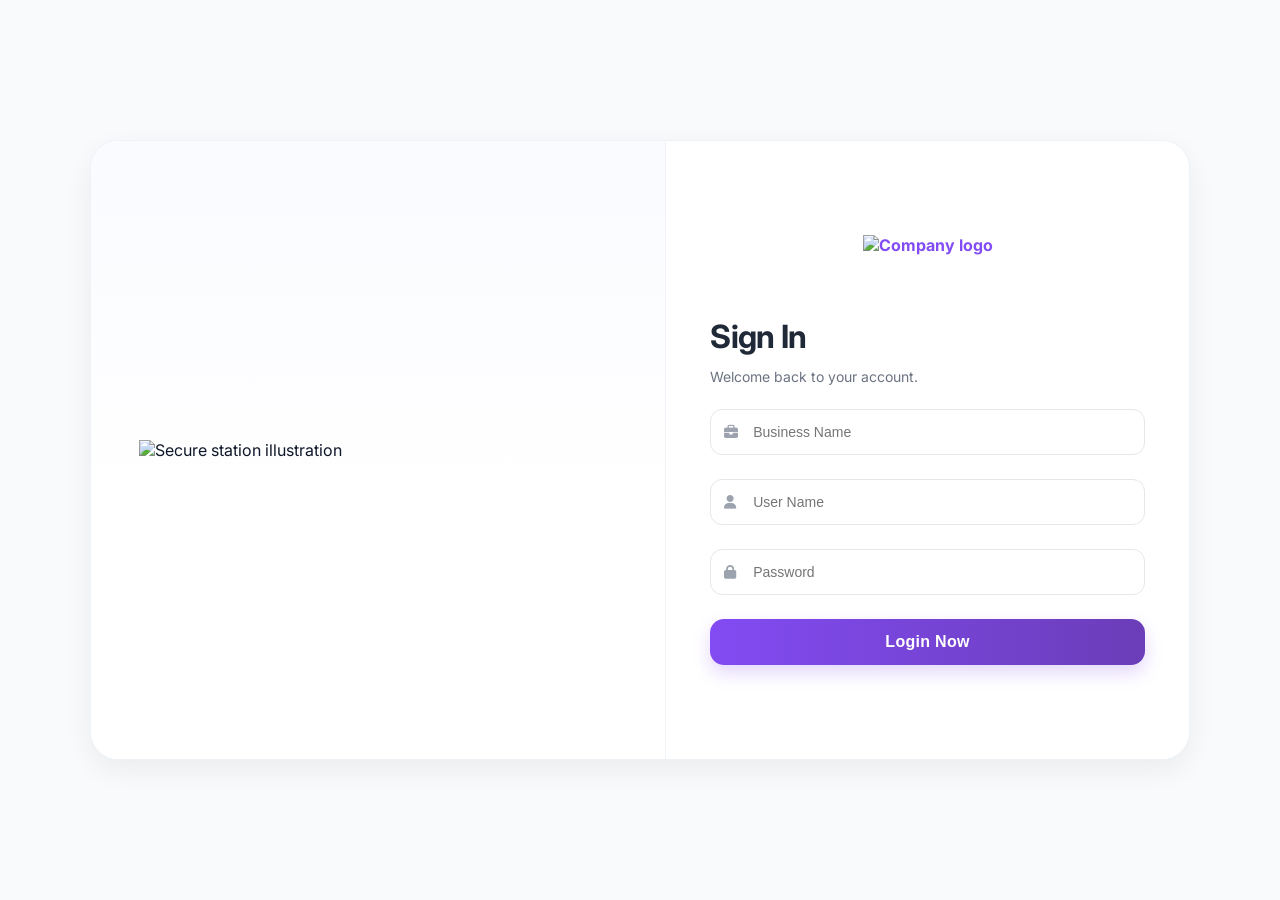
==== login.html @ e19108f2 "Add files via upload" ====
<!DOCTYPE html>
<html lang="en">
<head>
  <meta charset="UTF-8">
  <meta name="viewport" content="width=device-width, initial-scale=1.0">
  <title>Sign In</title>
  <link href="https://fonts.googleapis.com/css2?family=Inter:wght@400;500;600;700&display=swap" rel="stylesheet">
  <link href="https://cdnjs.cloudflare.com/ajax/libs/font-awesome/6.5.2/css/all.min.css" rel="stylesheet">
  <style>
    :root{
      --bg:#f8fafc;
      --card:#ffffff;
      --muted:#6b7280;
      --text:#0f172a;
      --primary:#824bf3;
      --primary-600:#6b3db8;
      --ring: rgba(130,75,243,.25);
      --ring-soft: rgba(130,75,243,.12);
      --divider:#e5e7eb;
    }
    *{box-sizing:border-box}
    html,body{height:100%}
    body{
      margin:0;
      font-family:Inter,system-ui,-apple-system,Segoe UI,Roboto,Helvetica,Arial;
      background: var(--bg);
      display:flex;
      align-items:center;
      justify-content:center;
      color:var(--text);
    }
    .shell{
      width:clamp(320px, 92vw, 1100px);
      min-height:620px;
      background:#fff;
      border:1px solid #eef2f7;
      border-radius:28px;
      box-shadow: 0 10px 28px rgba(2,6,23,.06);
      overflow:hidden;
      display:grid;
      grid-template-columns: 1.1fr 1fr;
    }
    .visual{
      position:relative;
      background: linear-gradient(180deg,#fafbff, #ffffff 60%);
      border-right: 1px solid #f1f5f9;
      display:flex;
      align-items:center;
      justify-content:center;
      padding:56px 48px;
    }
    .visual-inner{width:100%; max-width:560px}
    .visual-img{display:block; width:100%; height:auto; object-fit:contain}
    .form{
      background:var(--card);
      padding:56px 44px;
      display:flex;
      flex-direction:column;
      justify-content:center;
      gap:18px;
    }
    .brand{
      display:flex;
      align-items:center;
      justify-content:center;
      margin-bottom:8px;
    }
    .brand img{
      height:56px;
      width:auto;
      object-fit:contain;
    }
    .title{font-size:32px;font-weight:700;letter-spacing:-0.02em;color:#1f2937}
    .subtitle{font-size:14px;color:var(--muted);margin-top:-6px}
    .field{
      position:relative;
      margin-top:6px;
    }
    .field i{
      position:absolute;left:14px;top:50%;transform:translateY(-50%);color:#9ca3af;font-size:14px
    }
    .input{
      width:100%;
      border:1px solid var(--divider);
      border-radius:12px;
      padding:14px 14px 14px 42px;
      font-size:14px;
      outline:none;
      color:#111827;
      background:#fff;
      transition:border-color .2s, box-shadow .2s;
    }
    .input:focus{
      border-color:var(--primary);
      box-shadow:0 0 0 3px var(--ring-soft);
    }
    .btn{
      margin-top:6px;
      width:100%;
      border:0;
      border-radius:14px;
      padding:14px 18px;
      background:linear-gradient(90deg,var(--primary) 0%, var(--primary-600) 100%);
      color:#fff;
      font-weight:700;
      letter-spacing:.3px;
      cursor:pointer;
      box-shadow:0 8px 18px rgba(130,75,243,.22);
      transition:transform .08s ease, box-shadow .2s ease, background .2s ease;
    }
    .btn:active{transform:translateY(1px)}
    .error{
      display:none;
      margin-top:4px;
      font-size:13px;
      color:#dc2626;
      background:#fee2e2;
      border:1px solid #fecaca;
      padding:10px 12px;
      border-radius:10px;
    }
    .footer{
      margin-top:auto;
      text-align:center;
      font-size:12px;
      color:#9ca3af;
    }
    .brand{color:var(--primary); font-weight:700}
    @media(max-width:980px){
      .shell{grid-template-columns:1fr}
      .visual{display:none}
    }
  </style>
</head>
<body>
  <div class="shell">
    <div class="visual">
      <div class="visual-inner">
        <img class="visual-img" src="https://app.z99.in/assets/img/illustrations/login/station.svg" alt="Secure station illustration">
      </div>
    </div>
    <div class="form">
      <div class="brand"><img src="CCaaS.png__1_-removebg-preview.png" alt="Company logo"></div>
      <div class="title">Sign In</div>
      <div class="subtitle">Welcome back to your account.</div>
      <div class="field">
        <i class="fa-solid fa-briefcase"></i>
        <input id="businessName" class="input" type="text" placeholder="Business Name" autocomplete="organization">
      </div>
      <div class="field">
        <i class="fa-solid fa-user"></i>
        <input id="userName" class="input" type="text" placeholder="User Name" autocomplete="username">
      </div>
      <div class="field">
        <i class="fa-solid fa-lock"></i>
        <input id="password" class="input" type="password" placeholder="Password" autocomplete="current-password">
      </div>
      <div id="error" class="error"></div>
      <button id="loginBtn" class="btn" style="font-size: 16px;">Login Now</button>
    </div>
  </div>
  <script>
    const roleKey = 'authRole';
    const errorBox = document.getElementById('error');
    function go(role){
      localStorage.setItem(roleKey, role);
      if(role === 'admin'){ window.location.href = 'index.html'; return; }
      if(role === 'agent'){ window.location.href = 'indexx.html'; return; }
      if(role === 'subadmin'){ window.location.href = 'sa_index.html'; return; }
    }
    function login(){
      const b = document.getElementById('businessName').value.trim().toLowerCase();
      const u = document.getElementById('userName').value.trim().toLowerCase();
      const p = document.getElementById('password').value.trim().toLowerCase();
      if(b==='admin' && u==='admin' && p==='admin'){ go('admin'); return; }
      if(b==='agent' && u==='agent' && p==='agent'){ go('agent'); return; }
      if(b==='subadmin' && u==='subadmin' && p==='subadmin'){ go('subadmin'); return; }
      errorBox.textContent = 'Invalid credentials. Use admin/admin/admin, agent/agent/agent, or subadmin/subadmin/subadmin.';
      errorBox.style.display = 'block';
    }
    document.getElementById('loginBtn').addEventListener('click', login);
    document.addEventListener('keydown', (e)=>{ if(e.key==='Enter') login(); });
    (function(){
      const r = localStorage.getItem(roleKey);
      if(r==='admin'){ window.location.replace('index.html'); }
      if(r==='agent'){ window.location.replace('indexx.html'); }
      if(r==='subadmin'){ window.location.replace('sa_index.html'); }
    })();
  </script>
</body>
</html>
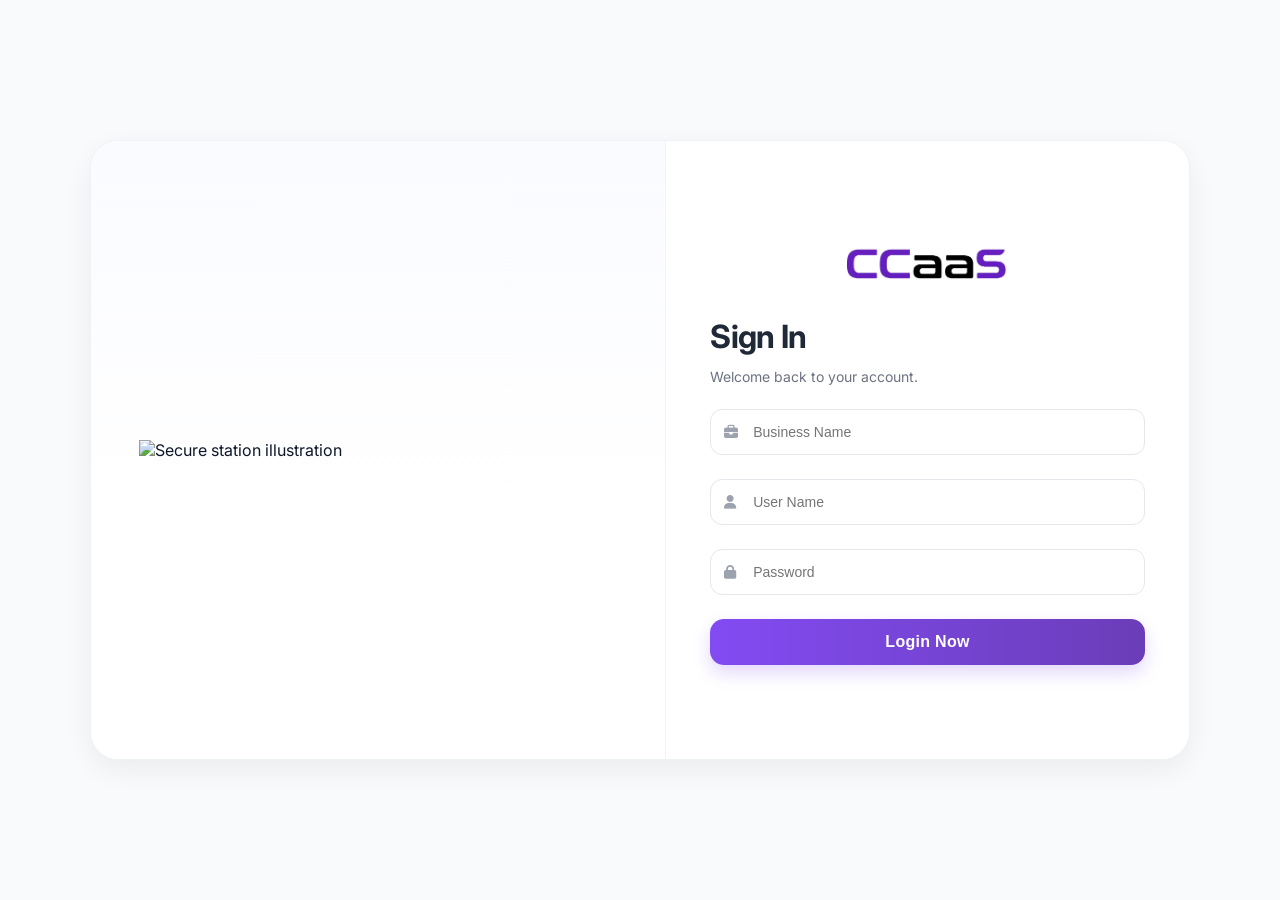
==== commit b76f1cc2: "Update login.html" ====
--- a/login.html
+++ b/login.html
@@ -140,7 +140,7 @@
       </div>
     </div>
     <div class="form">
-      <div class="brand"><img src="CCaaS.png__1_-removebg-preview.png" alt="Company logo"></div>
+      <div class="brand"><img src="CCaaS(mainLogo).png" alt="Company logo"></div>
       <div class="title">Sign In</div>
       <div class="subtitle">Welcome back to your account.</div>
       <div class="field">
@@ -190,3 +190,4 @@
 </body>
 </html>
 
+
